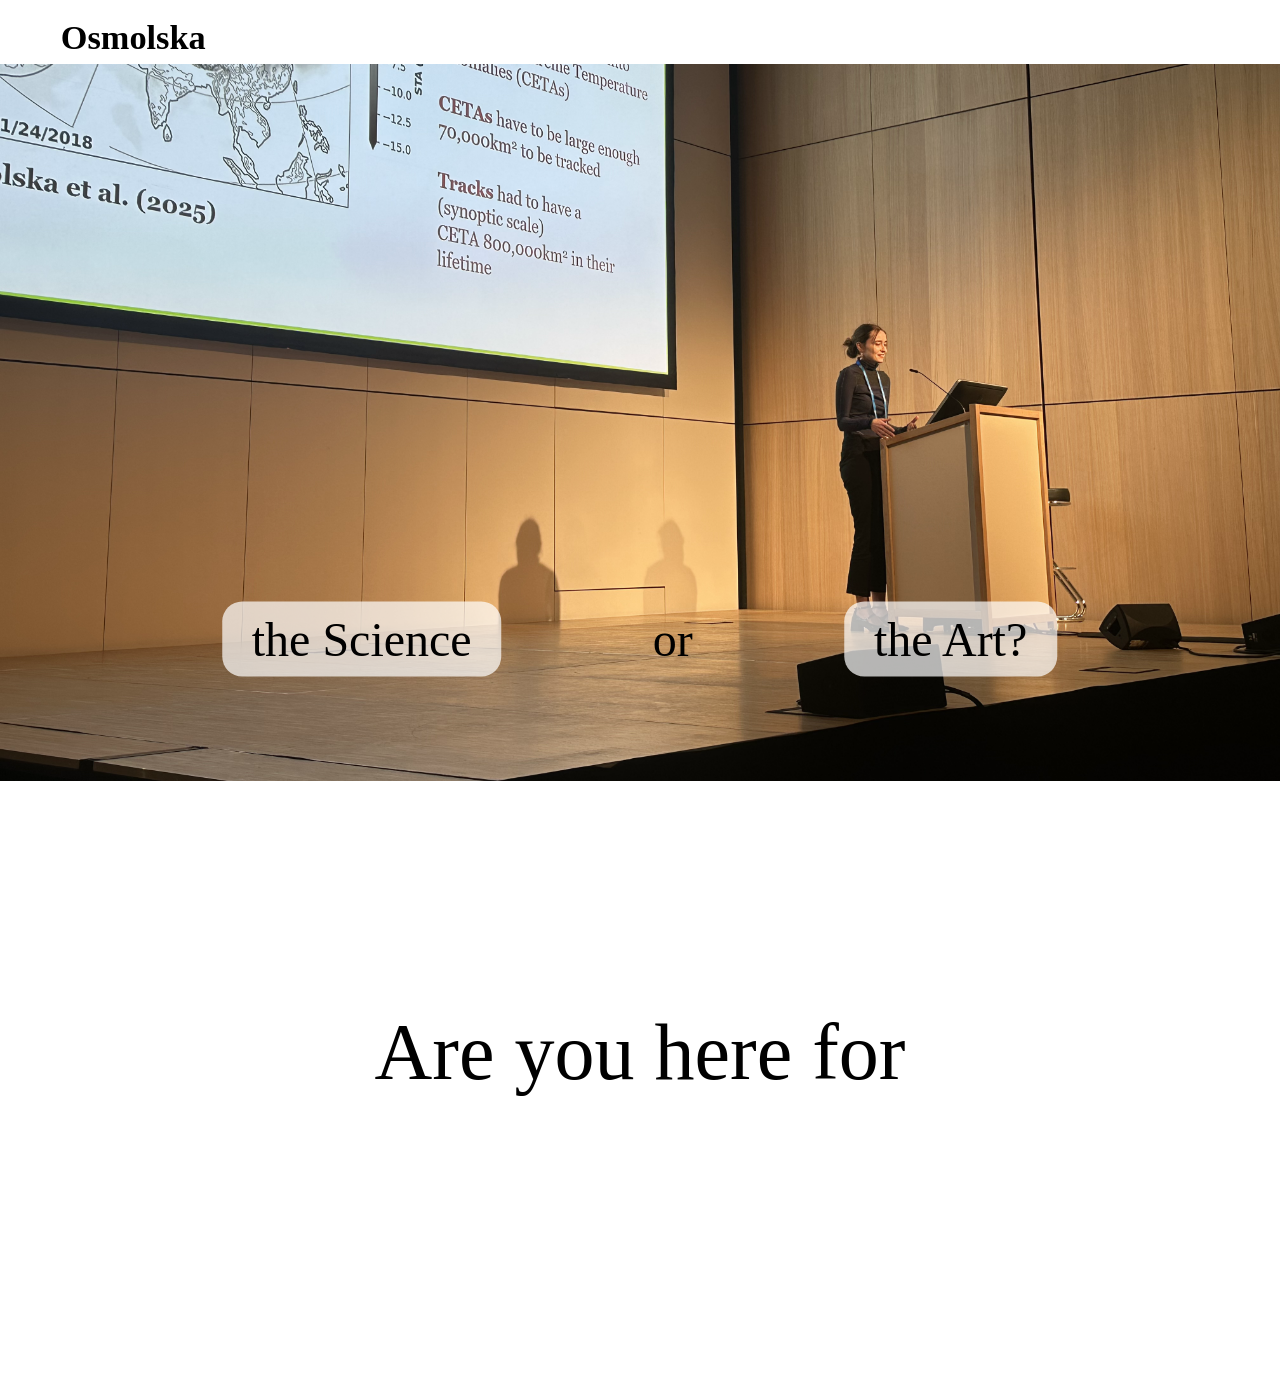
==== index.html @ ff0fca17 "main" ====
<!DOCTYPE html>
<html lang="en">
<head>
  <meta charset="UTF-8">
  <meta name="viewport" content="width=device-width, initial-scale=1.0">
  <title>Osmolska</title>
</head>
<body>
  <script>
    document.body.style.margin = '0';
  </script>

  <script src="banner.js"></script>

  <script>
    const img = document.createElement('img');
    img.src = 'Images/Presentation.png';
    img.alt = 'Flowers';
    img.style.display = 'block';
    img.style.width = '100%';

    const container = document.createElement('div');
    container.style.position = 'relative';
    window.keepClearOfBanner(container);

    function makeButton(label, href) {
      const btn = document.createElement('button');
      btn.textContent = label;
      btn.addEventListener('click', () => { window.location.href = href; });
      btn.style.fontFamily = "'Times New Roman', Times, serif";
      btn.style.color = 'black';
      btn.style.backgroundColor = 'rgba(255, 255, 255, 0.7)';
      btn.style.border = 'none';
      btn.style.borderRadius = '20px';
      btn.style.padding = '10px 30px';
      btn.style.fontSize = '3rem';
      btn.style.whiteSpace = 'nowrap';
      btn.style.cursor = 'pointer';
      return btn;
    }

    const bottom = document.createElement('div');
    bottom.style.marginTop = '6cm'; 
    bottom.style.textAlign = 'center';
    bottom.style.paddingBottom = '6cm';

    const question = document.createElement('h2');
    question.textContent = 'Are you here for';
    question.style.fontFamily = "'Times New Roman', Times, serif";
    question.style.fontWeight = 'normal';
    question.style.fontSize = '5rem';

    const buttons = document.createElement('div');
    buttons.style.position = 'fixed';
    buttons.style.zIndex = '1';
    buttons.style.top = 'calc(50% + 5cm)';
    buttons.style.left = '50%';
    buttons.style.transform = 'translate(-50%, -50%)';
    buttons.style.display = 'flex';
    buttons.style.gap = '4cm';

    buttons.appendChild(makeButton('the Science', 'science.html'));

    const orText = document.createElement('span');
    orText.textContent = 'or';
    orText.style.fontFamily = "'Times New Roman', Times, serif";
    orText.style.color = 'black';
    orText.style.fontSize = '3rem';
    orText.style.alignSelf = 'center';
    buttons.appendChild(orText);

    buttons.appendChild(makeButton('the Art?', 'art.html'));
    bottom.appendChild(question);

    document.body.appendChild(buttons);

    container.appendChild(img);

    document.body.appendChild(container);
    document.body.appendChild(bottom);
  </script>
</body>
</html>
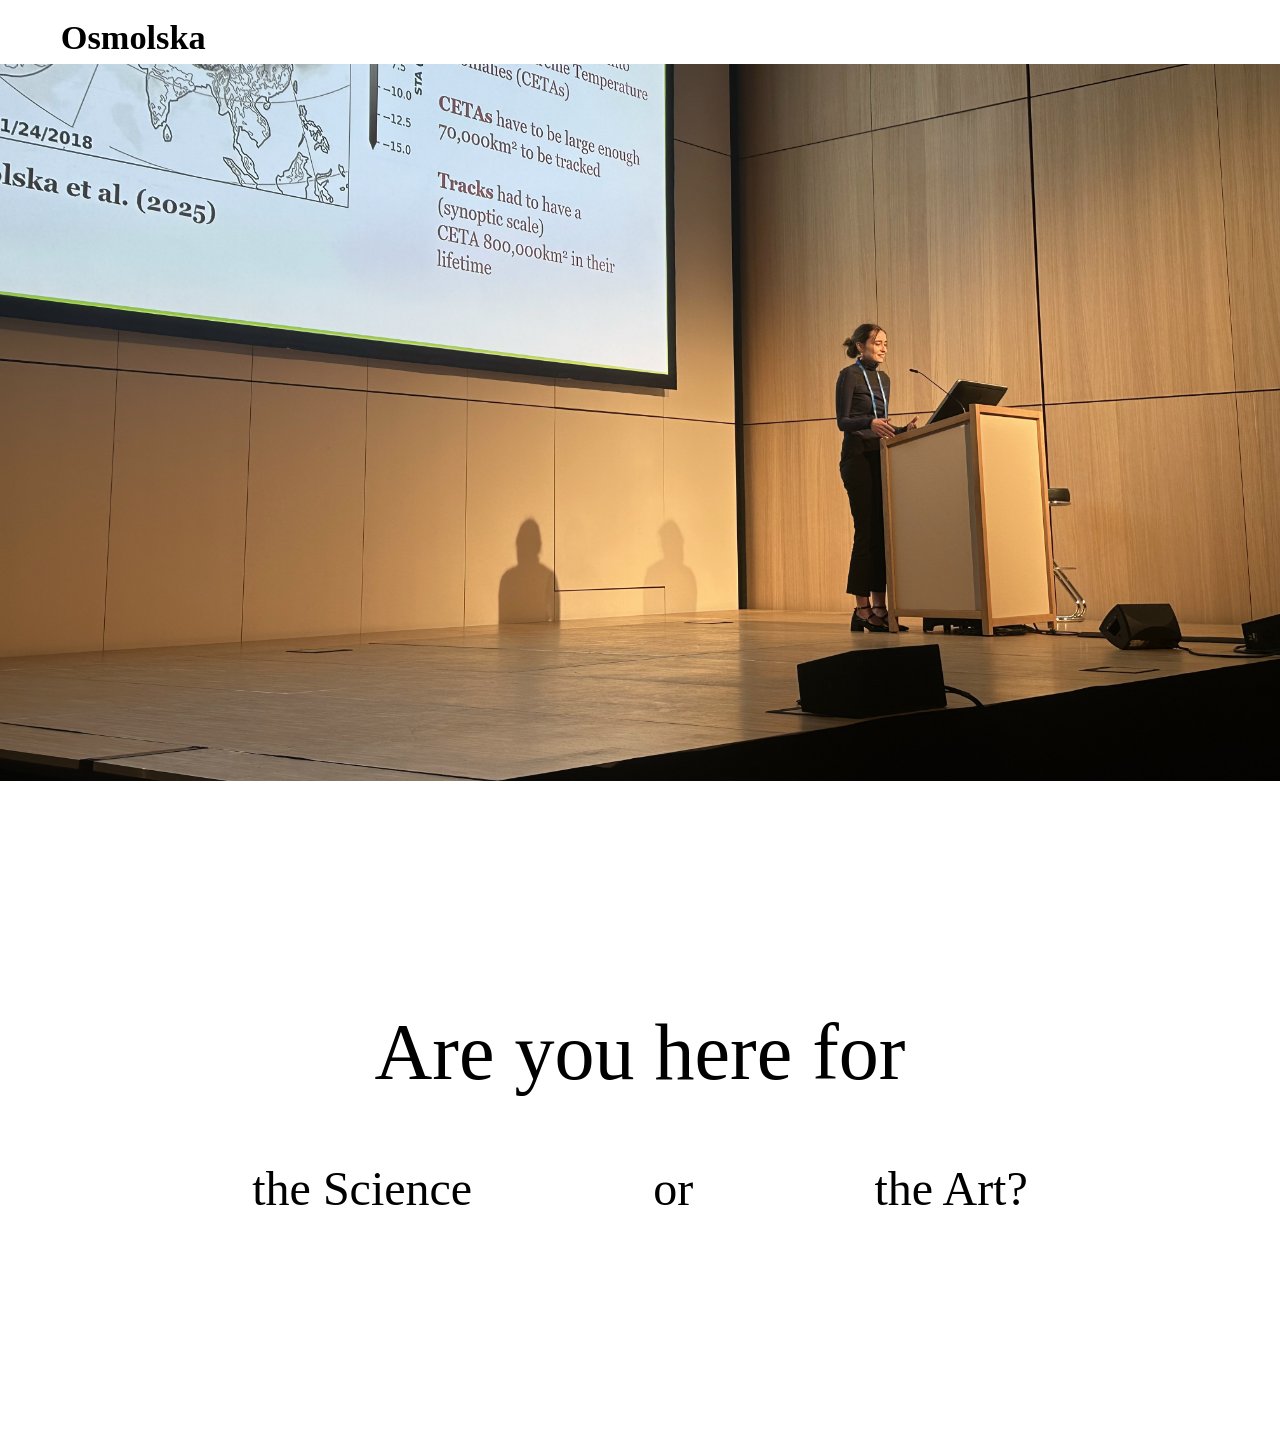
==== commit 2feaaff8: "mobile fixes" ====
--- a/index.html
+++ b/index.html
@@ -13,6 +13,8 @@
   <script src="banner.js"></script>
 
   <script>
+    document.documentElement.style.overflowX = 'hidden';
+
     const img = document.createElement('img');
     img.src = 'Images/Presentation.png';
     img.alt = 'Flowers';
@@ -23,6 +25,8 @@
     container.style.position = 'relative';
     window.keepClearOfBanner(container);
 
+    const buttonsToSize = [];
+
     function makeButton(label, href) {
       const btn = document.createElement('button');
       btn.textContent = label;
@@ -32,10 +36,9 @@
       btn.style.backgroundColor = 'rgba(255, 255, 255, 0.7)';
       btn.style.border = 'none';
       btn.style.borderRadius = '20px';
-      btn.style.padding = '10px 30px';
-      btn.style.fontSize = '3rem';
       btn.style.whiteSpace = 'nowrap';
       btn.style.cursor = 'pointer';
+      buttonsToSize.push(btn);
       return btn;
     }
 
@@ -45,19 +48,22 @@
     bottom.style.paddingBottom = '6cm';
 
     const question = document.createElement('h2');
-    question.textContent = 'Are you here for';
     question.style.fontFamily = "'Times New Roman', Times, serif";
     question.style.fontWeight = 'normal';
-    question.style.fontSize = '5rem';
+    question.style.margin = '0 1cm';
+
+    // inline-block so the span shrink-wraps to the rendered width of the
+    // text (even when the text wraps onto two lines) - that width is what
+    // the button row is matched to.
+    const questionText = document.createElement('span');
+    questionText.style.display = 'inline-block';
+    questionText.textContent = 'Are you here for';
+    question.appendChild(questionText);
 
     const buttons = document.createElement('div');
-    buttons.style.position = 'fixed';
-    buttons.style.zIndex = '1';
-    buttons.style.top = 'calc(50% + 5cm)';
-    buttons.style.left = '50%';
-    buttons.style.transform = 'translate(-50%, -50%)';
+    buttons.style.position = 'static';
     buttons.style.display = 'flex';
-    buttons.style.gap = '4cm';
+    buttons.style.alignItems = 'center';
 
     buttons.appendChild(makeButton('the Science', 'science.html'));
 
@@ -65,14 +71,106 @@
     orText.textContent = 'or';
     orText.style.fontFamily = "'Times New Roman', Times, serif";
     orText.style.color = 'black';
-    orText.style.fontSize = '3rem';
-    orText.style.alignSelf = 'center';
     buttons.appendChild(orText);
+
+    function layoutButtons() {
+      const narrow = window.isNarrow();
+      const CM = window.CM;
+
+      if (buttons.parentElement !== bottom) bottom.appendChild(buttons);
+
+      buttons.style.position = 'static';
+      buttons.style.marginTop = `${2 * CM}px`;
+
+      buttons.style.flexDirection = 'row';
+      buttons.style.justifyContent = 'center';
+      buttons.style.gap = narrow ? `${0.7 * CM}px` : '4cm';
+
+      buttonsToSize.forEach(btn => {
+        btn.style.padding = narrow ? '7px 12px' : '10px 30px';
+        btn.style.fontSize = narrow ? '5.8vw' : '3rem';
+        btn.style.borderRadius = narrow ? '14px' : '20px';
+      });
+
+      orText.style.fontSize = narrow ? '5.8vw' : '3rem';
+      orText.style.color = narrow ? 'white' : 'black';
+      question.style.fontSize = narrow ? '11vw' : '5rem';
+      question.style.fontWeight = narrow ? 'bold' : 'normal';
+      question.style.color = narrow ? 'white' : 'black';
+    }
+
+    function layoutImage() {
+      const narrow = window.isNarrow();
+
+      if (narrow) {
+
+        const reveal = 4 * CM;
+
+        img.style.height = Math.max(160,
+          Math.round(window.viewportHeight() - window.bannerHeight())) + 'px';
+        img.style.objectFit = 'cover';
+        img.style.objectPosition = 'center';
+        img.style.width = `calc(100% + ${10 * CM}px)`;
+        img.style.marginLeft = `-${5 * CM + reveal}px`;
+        img.style.transform = 'none';
+        img.style.transformOrigin = '50% 50%';
+        container.style.overflow = 'hidden';
+      } else {
+        img.style.width = '100%';
+        img.style.height = 'auto';
+        img.style.objectFit = 'fill';
+        img.style.marginLeft = '0px';
+        img.style.transform = 'none';
+        container.style.overflow = 'visible';
+      }
+    }
+
+    function layoutBottom() {
+      if (!window.isNarrow()) {
+        bottom.style.position = 'static';
+        bottom.style.top = 'auto';
+        bottom.style.left = 'auto';
+        bottom.style.width = 'auto';
+        bottom.style.transform = 'none';
+        bottom.style.zIndex = 'auto';
+        bottom.style.marginTop = '6cm';
+        bottom.style.paddingBottom = '6cm';
+        return;
+      }
+
+      bottom.style.position = 'absolute';
+      bottom.style.left = '0px';
+      bottom.style.width = '100%';
+      bottom.style.marginTop = '0px';
+      bottom.style.paddingBottom = '0px';
+      bottom.style.zIndex = '1';
+      bottom.style.transform = 'translateY(-50%)';
+      bottom.style.top = Math.round(
+        container.offsetTop + container.offsetHeight / 2) + 'px';
+    }
 
     buttons.appendChild(makeButton('the Art?', 'art.html'));
     bottom.appendChild(question);
 
-    document.body.appendChild(buttons);
+    window.addEventListener('resize', () => {
+      layoutButtons();
+      layoutImage();
+      layoutBottom();
+    });
+
+    window.addEventListener('load', () => {
+      layoutImage();
+      layoutBottom();
+    });
+
+    img.addEventListener('load', () => {
+      layoutImage();
+      layoutBottom();
+    });
+
+    layoutButtons();
+    layoutImage();
+    layoutBottom();
 
     container.appendChild(img);
 
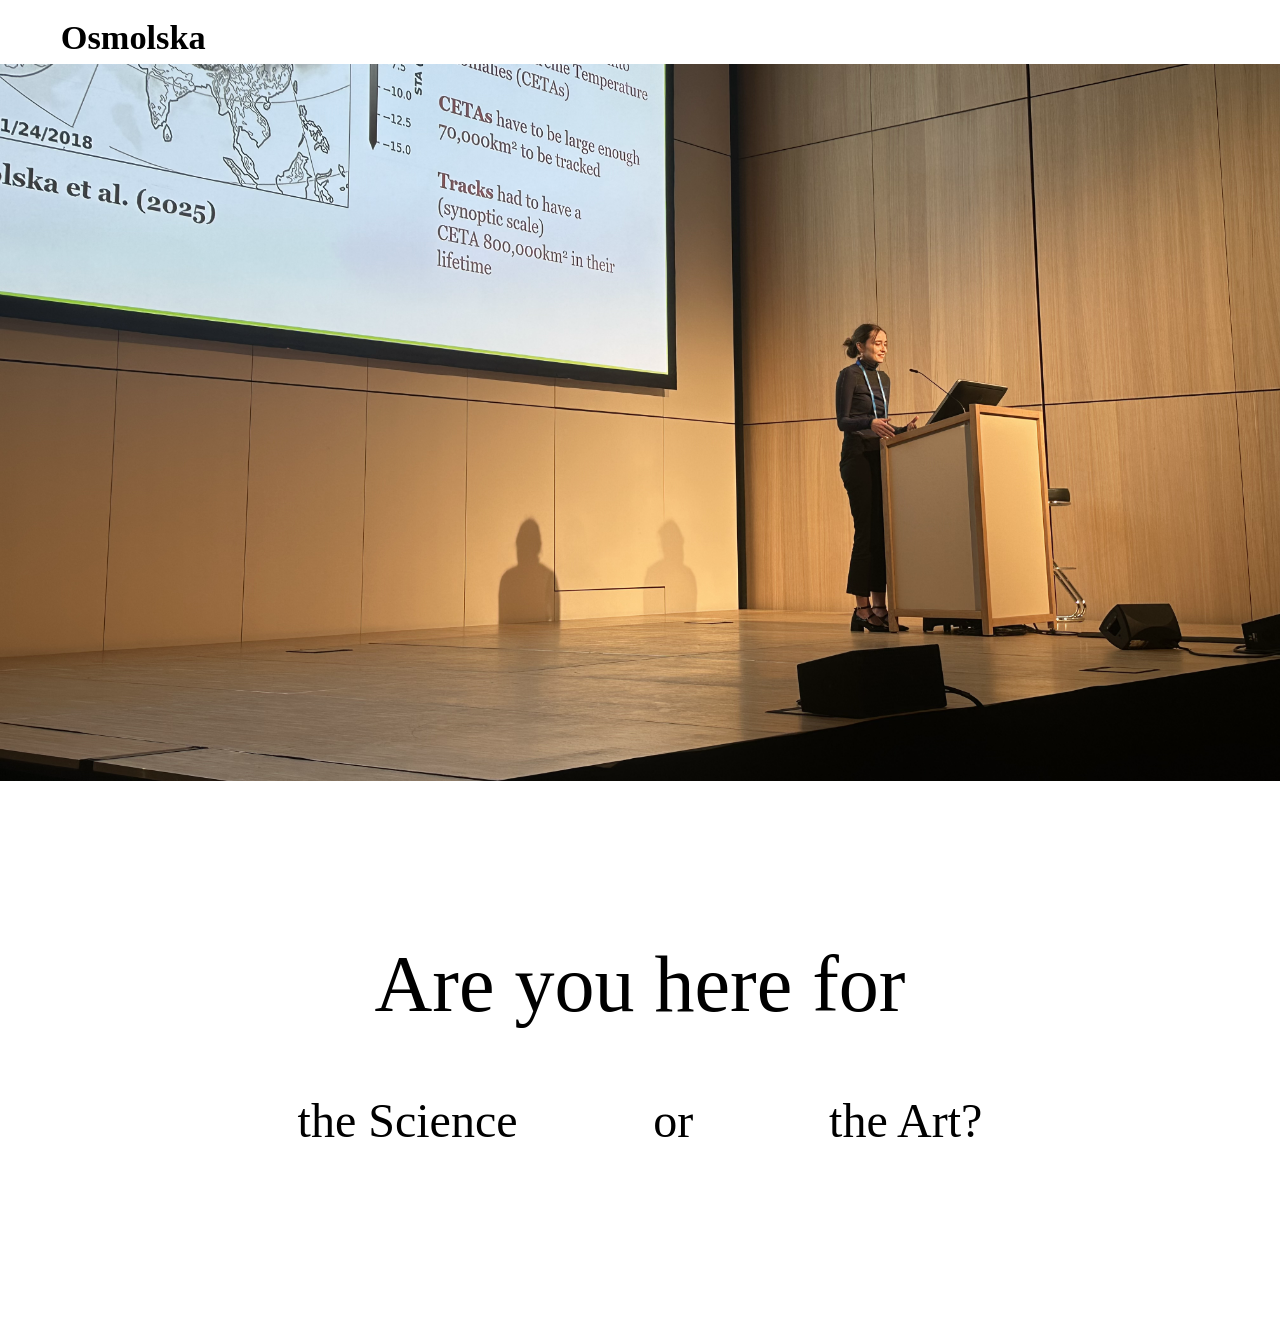
==== commit f107c9c2: "fixes for mobile version" ====
--- a/index.html
+++ b/index.html
@@ -4,178 +4,130 @@
   <meta charset="UTF-8">
   <meta name="viewport" content="width=device-width, initial-scale=1.0">
   <title>Osmolska</title>
+  <link rel="stylesheet" href="style.css">
+  <style>
+    .hero {
+      position: relative;
+    }
+
+    .hero__img {
+      width: 100%;
+    }
+
+    .ask {
+      margin-top: calc(6 * var(--cm));
+      padding-bottom: calc(6 * var(--cm));
+      text-align: center;
+    }
+
+    .ask__title {
+      margin: 0 calc(1 * var(--cm));
+      font-size: 5rem;
+      font-weight: normal;
+    }
+
+    .ask__choices {
+      display: flex;
+      flex-wrap: wrap;
+      align-items: center;
+      justify-content: center;
+      gap: calc(4 * var(--cm));
+      margin-top: calc(2 * var(--cm));
+    }
+
+    .ask__or {
+      font-size: 3rem;
+    }
+
+    .ask__link {
+      padding: 10px 30px;
+      border: 0;
+      border-radius: 20px;
+      background: rgba(255, 255, 255, 0.7);
+      color: #000;
+      font: inherit;
+      font-size: 3rem;
+      white-space: nowrap;
+      text-decoration: none;
+      cursor: pointer;
+    }
+
+    @media (max-width: 700px), (max-height: 520px) {
+
+      body {
+        display: flex;
+        flex-direction: column;
+        min-height: 100vh;
+      }
+
+      .hero {
+        flex: 1;
+        overflow: hidden;
+        min-height: 160px;
+      }
+
+      .hero__img {
+        position: absolute;
+        top: 0;
+        left: 0;
+        width: calc(100% + 10 * var(--cm));
+        height: 100%;
+        margin-left: calc(-9 * var(--cm));
+        object-fit: cover;
+        object-position: center;
+      }
+
+      .ask {
+        position: absolute;
+        top: 50%;
+        left: 0;
+        z-index: 1;
+        width: 100%;
+        margin: 0;
+        padding: 0;
+        transform: translateY(-50%);
+      }
+
+      .ask__title {
+        font-size: 11vw;
+        font-weight: bold;
+        color: #fff;
+      }
+
+      .ask__choices {
+        gap: calc(0.7 * var(--cm));
+      }
+
+      .ask__or {
+        color: #fff;
+        font-size: 5.8vw;
+      }
+
+      .ask__link {
+        padding: 7px 12px;
+        border-radius: 14px;
+        font-size: 5.8vw;
+      }
+    }
+  </style>
 </head>
 <body>
-  <script>
-    document.body.style.margin = '0';
-  </script>
+  <header class="banner">
+    <a class="banner__title" href="index.html">Osmolska</a>
+  </header>
 
-  <script src="banner.js"></script>
+  <main class="hero">
+    <img class="hero__img" src="Images/Presentation.png"
+         alt="A collage of the work behind Osmolska">
 
-  <script>
-    document.documentElement.style.overflowX = 'hidden';
-
-    const img = document.createElement('img');
-    img.src = 'Images/Presentation.png';
-    img.alt = 'Flowers';
-    img.style.display = 'block';
-    img.style.width = '100%';
-
-    const container = document.createElement('div');
-    container.style.position = 'relative';
-    window.keepClearOfBanner(container);
-
-    const buttonsToSize = [];
-
-    function makeButton(label, href) {
-      const btn = document.createElement('button');
-      btn.textContent = label;
-      btn.addEventListener('click', () => { window.location.href = href; });
-      btn.style.fontFamily = "'Times New Roman', Times, serif";
-      btn.style.color = 'black';
-      btn.style.backgroundColor = 'rgba(255, 255, 255, 0.7)';
-      btn.style.border = 'none';
-      btn.style.borderRadius = '20px';
-      btn.style.whiteSpace = 'nowrap';
-      btn.style.cursor = 'pointer';
-      buttonsToSize.push(btn);
-      return btn;
-    }
-
-    const bottom = document.createElement('div');
-    bottom.style.marginTop = '6cm'; 
-    bottom.style.textAlign = 'center';
-    bottom.style.paddingBottom = '6cm';
-
-    const question = document.createElement('h2');
-    question.style.fontFamily = "'Times New Roman', Times, serif";
-    question.style.fontWeight = 'normal';
-    question.style.margin = '0 1cm';
-
-    // inline-block so the span shrink-wraps to the rendered width of the
-    // text (even when the text wraps onto two lines) - that width is what
-    // the button row is matched to.
-    const questionText = document.createElement('span');
-    questionText.style.display = 'inline-block';
-    questionText.textContent = 'Are you here for';
-    question.appendChild(questionText);
-
-    const buttons = document.createElement('div');
-    buttons.style.position = 'static';
-    buttons.style.display = 'flex';
-    buttons.style.alignItems = 'center';
-
-    buttons.appendChild(makeButton('the Science', 'science.html'));
-
-    const orText = document.createElement('span');
-    orText.textContent = 'or';
-    orText.style.fontFamily = "'Times New Roman', Times, serif";
-    orText.style.color = 'black';
-    buttons.appendChild(orText);
-
-    function layoutButtons() {
-      const narrow = window.isNarrow();
-      const CM = window.CM;
-
-      if (buttons.parentElement !== bottom) bottom.appendChild(buttons);
-
-      buttons.style.position = 'static';
-      buttons.style.marginTop = `${2 * CM}px`;
-
-      buttons.style.flexDirection = 'row';
-      buttons.style.justifyContent = 'center';
-      buttons.style.gap = narrow ? `${0.7 * CM}px` : '4cm';
-
-      buttonsToSize.forEach(btn => {
-        btn.style.padding = narrow ? '7px 12px' : '10px 30px';
-        btn.style.fontSize = narrow ? '5.8vw' : '3rem';
-        btn.style.borderRadius = narrow ? '14px' : '20px';
-      });
-
-      orText.style.fontSize = narrow ? '5.8vw' : '3rem';
-      orText.style.color = narrow ? 'white' : 'black';
-      question.style.fontSize = narrow ? '11vw' : '5rem';
-      question.style.fontWeight = narrow ? 'bold' : 'normal';
-      question.style.color = narrow ? 'white' : 'black';
-    }
-
-    function layoutImage() {
-      const narrow = window.isNarrow();
-
-      if (narrow) {
-
-        const reveal = 4 * CM;
-
-        img.style.height = Math.max(160,
-          Math.round(window.viewportHeight() - window.bannerHeight())) + 'px';
-        img.style.objectFit = 'cover';
-        img.style.objectPosition = 'center';
-        img.style.width = `calc(100% + ${10 * CM}px)`;
-        img.style.marginLeft = `-${5 * CM + reveal}px`;
-        img.style.transform = 'none';
-        img.style.transformOrigin = '50% 50%';
-        container.style.overflow = 'hidden';
-      } else {
-        img.style.width = '100%';
-        img.style.height = 'auto';
-        img.style.objectFit = 'fill';
-        img.style.marginLeft = '0px';
-        img.style.transform = 'none';
-        container.style.overflow = 'visible';
-      }
-    }
-
-    function layoutBottom() {
-      if (!window.isNarrow()) {
-        bottom.style.position = 'static';
-        bottom.style.top = 'auto';
-        bottom.style.left = 'auto';
-        bottom.style.width = 'auto';
-        bottom.style.transform = 'none';
-        bottom.style.zIndex = 'auto';
-        bottom.style.marginTop = '6cm';
-        bottom.style.paddingBottom = '6cm';
-        return;
-      }
-
-      bottom.style.position = 'absolute';
-      bottom.style.left = '0px';
-      bottom.style.width = '100%';
-      bottom.style.marginTop = '0px';
-      bottom.style.paddingBottom = '0px';
-      bottom.style.zIndex = '1';
-      bottom.style.transform = 'translateY(-50%)';
-      bottom.style.top = Math.round(
-        container.offsetTop + container.offsetHeight / 2) + 'px';
-    }
-
-    buttons.appendChild(makeButton('the Art?', 'art.html'));
-    bottom.appendChild(question);
-
-    window.addEventListener('resize', () => {
-      layoutButtons();
-      layoutImage();
-      layoutBottom();
-    });
-
-    window.addEventListener('load', () => {
-      layoutImage();
-      layoutBottom();
-    });
-
-    img.addEventListener('load', () => {
-      layoutImage();
-      layoutBottom();
-    });
-
-    layoutButtons();
-    layoutImage();
-    layoutBottom();
-
-    container.appendChild(img);
-
-    document.body.appendChild(container);
-    document.body.appendChild(bottom);
-  </script>
+    <div class="ask">
+      <h2 class="ask__title">Are you here for</h2>
+      <div class="ask__choices">
+        <a class="ask__link" href="science.html">the Science</a>
+        <span class="ask__or">or</span>
+        <a class="ask__link" href="art.html">the Art?</a>
+      </div>
+    </div>
+  </main>
 </body>
 </html>
--- a/style.css
+++ b/style.css
@@ -0,0 +1,180 @@
+
+:root {
+  --scale: 0.7;
+  --cm: calc(var(--scale) * 1cm);
+  --px: calc(var(--scale) * 1px);
+  --serif: 'Times New Roman', Times, serif;
+}
+
+*,
+*::before,
+*::after {
+  box-sizing: border-box;
+}
+
+html {
+
+  overflow-x: clip;
+}
+
+body {
+  margin: 0;
+  font-family: var(--serif);
+  color: #000;
+}
+
+img {
+  display: block;
+}
+
+
+
+.banner {
+  position: sticky;
+  top: 0;
+  z-index: 10;
+  flex: none;
+  padding: calc(0.9 * var(--cm)) 0 calc(0.5 * var(--cm)) calc(2.3 * var(--cm));
+  background: #fff;
+}
+
+.banner__title {
+  display: block;
+  font-family: Georgia, serif;
+  font-weight: bold;
+  font-size: calc(49 * var(--px));
+  line-height: 0.8;
+  color: #000;
+  text-decoration: none;
+}
+
+
+.plain-link,
+.plain-link:link,
+.plain-link:visited,
+.plain-link:hover,
+.plain-link:active,
+.plain-link:focus {
+  color: inherit;
+  font: inherit;
+  text-decoration: none;
+}
+
+
+
+.gallery {
+  --label-w-left: calc(10 * var(--cm));
+  --label-w-right: calc(10 * var(--cm));
+  --label-gap-left: calc(3 * var(--cm));
+  --label-gap-right: calc(1 * var(--cm));
+  --label-font-narrow: 5.4vw;
+  --label-max-narrow: 26em;
+  --label-margin-left: 0 auto calc(0.8 * var(--cm));
+  --label-margin-right: calc(0.8 * var(--cm)) auto 0;
+}
+
+.gallery__item {
+  position: fixed;
+  top: 50%;
+  left: 50%;
+  z-index: 1;
+  pointer-events: none;
+  opacity: 0;
+}
+
+.gallery__track {
+  height: 100vh;
+}
+
+.gallery__photo {
+  width: calc(12 * var(--cm));
+  aspect-ratio: 1 / 1;
+  object-fit: cover;
+}
+
+.gallery__photo--low {
+  object-position: center 60%;
+}
+
+.gallery__label {
+  --label-shift: 0px;
+  position: absolute;
+  top: 50%;
+  transform: translate(var(--label-shift), -50%);
+  margin: 0;
+  max-width: none;
+  font-size: calc(32 * var(--px));
+  text-align: left;
+  white-space: pre-line;
+  pointer-events: auto;
+}
+
+.gallery__label--left {
+  right: calc(100% + var(--label-gap-left));
+  width: min(var(--label-w-left), calc(100vw - 2 * var(--cm)));
+}
+
+.gallery__label--right {
+  left: calc(100% + var(--label-gap-right));
+  width: min(var(--label-w-right), calc(100vw - 2 * var(--cm)));
+}
+
+.gallery__panel {
+  overflow: hidden;
+}
+
+@media (max-width: 700px), (max-height: 520px) {
+  .banner {
+    padding: calc(0.5 * var(--cm)) 0 calc(0.4 * var(--cm)) calc(1.4 * var(--cm));
+  }
+
+  .banner__title {
+    font-size: 26px;
+    line-height: 0.85;
+  }
+
+  .gallery__item {
+    left: 0;
+    width: 100%;
+  }
+
+  .gallery__photo {
+    width: min(calc(12 * var(--cm)), 68vw, 42vh);
+    margin-inline: auto;
+  }
+
+  .gallery__label {
+    position: static;
+    top: auto;
+    transform: none;
+    width: calc(100vw - 2 * var(--cm));
+    max-width: var(--label-max-narrow);
+    font-size: min(calc(32 * var(--px)), var(--label-font-narrow));
+    text-align: center;
+  }
+
+  .gallery__label--left {
+    right: auto;
+    margin: var(--label-margin-left);
+  }
+
+  .gallery__label--right {
+    left: auto;
+    margin: var(--label-margin-right);
+  }
+
+  .gallery__panel {
+    height: auto;
+    overflow: visible;
+  }
+
+  .gallery--flow .gallery__item {
+    position: static;
+    width: auto;
+    opacity: 1;
+  }
+
+  .gallery--flow .gallery__track {
+    height: 10vh;
+  }
+}
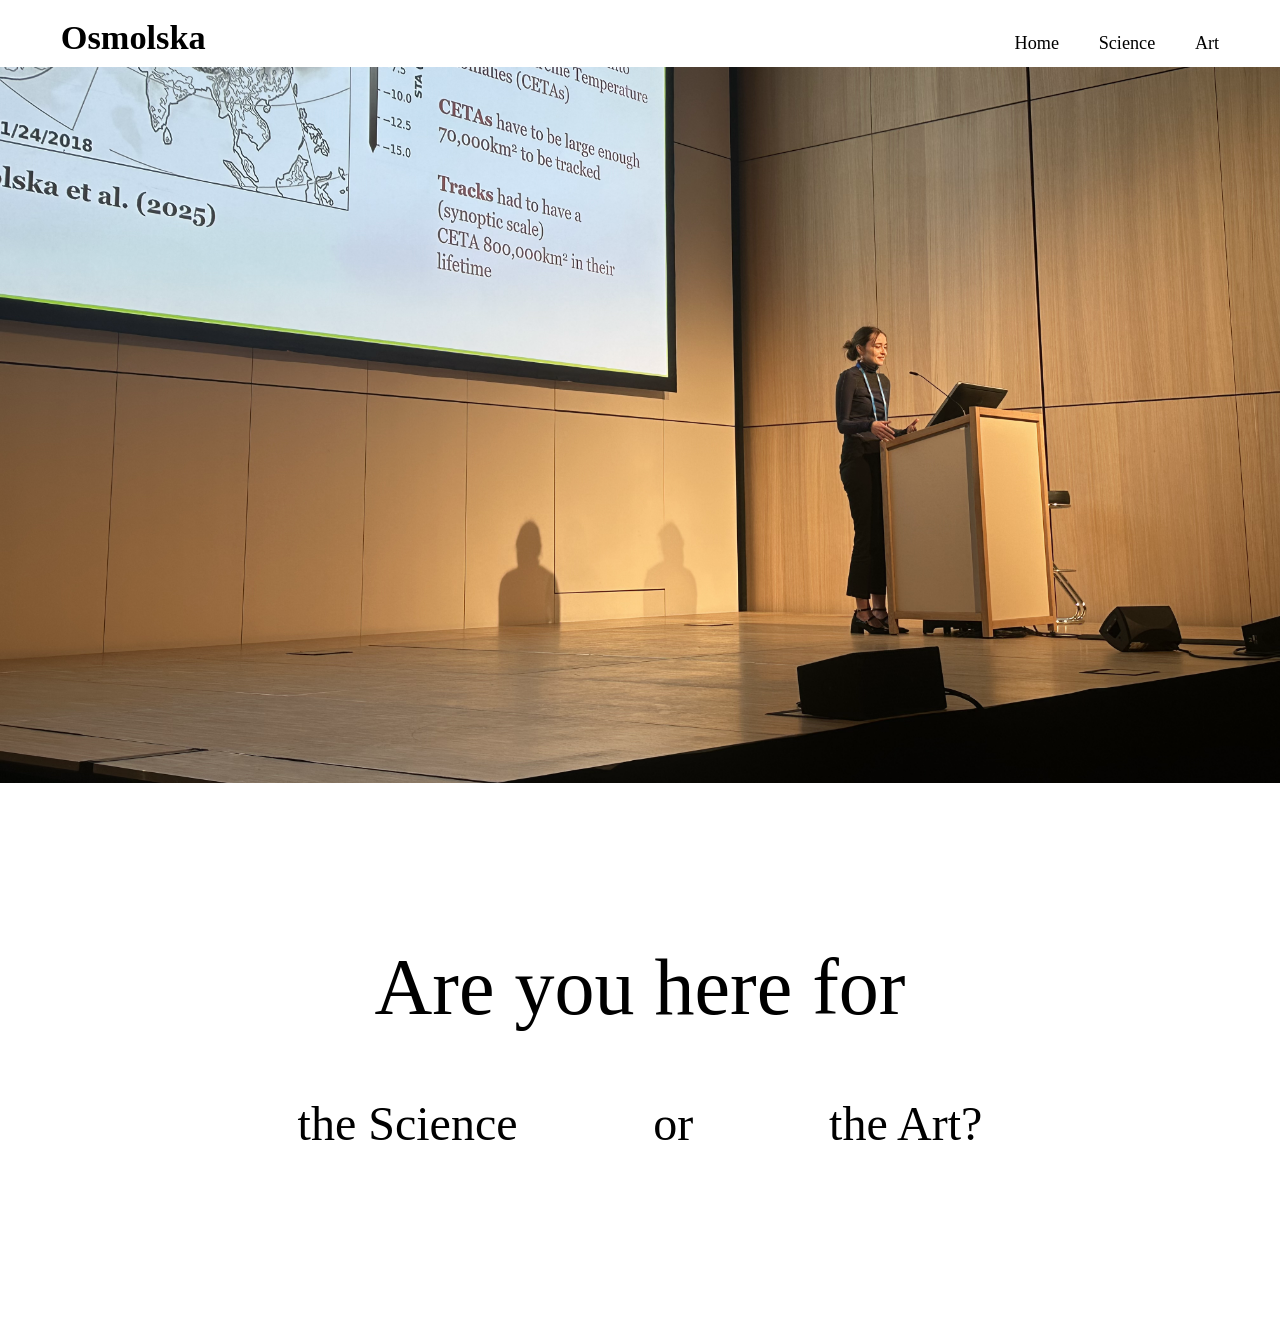
==== commit 01009256: "more on my PhD" ====
--- a/index.html
+++ b/index.html
@@ -114,6 +114,12 @@
 <body>
   <header class="banner">
     <a class="banner__title" href="index.html">Osmolska</a>
+
+    <nav class="banner__nav" aria-label="Main">
+      <a class="banner__link" href="index.html" aria-current="page">Home</a>
+      <a class="banner__link" href="science.html">Science</a>
+      <a class="banner__link" href="art.html">Art</a>
+    </nav>
   </header>
 
   <main class="hero">
--- a/style.css
+++ b/style.css
@@ -34,18 +34,41 @@
   top: 0;
   z-index: 10;
   flex: none;
-  padding: calc(0.9 * var(--cm)) 0 calc(0.5 * var(--cm)) calc(2.3 * var(--cm));
+  display: flex;
+  flex-wrap: wrap;
+  align-items: baseline;
+  justify-content: space-between;
+  column-gap: calc(2 * var(--cm));
+  padding: calc(0.9 * var(--cm)) calc(2.3 * var(--cm)) calc(0.5 * var(--cm)) calc(2.3 * var(--cm));
   background: #fff;
 }
 
 .banner__title {
-  display: block;
   font-family: Georgia, serif;
   font-weight: bold;
   font-size: calc(49 * var(--px));
   line-height: 0.8;
   color: #000;
   text-decoration: none;
+}
+
+.banner__nav {
+  display: flex;
+  gap: calc(1.5 * var(--cm));
+  margin-left: auto;
+  white-space: nowrap;
+}
+
+.banner__link {
+  color: #000;
+  font-family: Georgia, serif;
+  font-size: calc(26 * var(--px));
+  text-decoration: none;
+}
+
+.banner__link:hover,
+.banner__link:focus-visible {
+  text-decoration: underline;
 }
 
 
@@ -58,6 +81,114 @@
   color: inherit;
   font: inherit;
   text-decoration: none;
+}
+
+
+
+.prose {
+  max-width: 44em;
+  margin: 0 auto;
+  padding: calc(4 * var(--cm)) calc(1.5 * var(--cm)) calc(6 * var(--cm));
+  font-size: min(calc(32 * var(--px)), 5vw);
+  line-height: 1.5;
+}
+
+.prose__title {
+  margin: 0 0 calc(1 * var(--cm));
+  font-size: min(calc(100 * var(--px)), 11vw);
+  line-height: 1.1;
+}
+
+.prose__back {
+  display: inline-block;
+  margin-top: calc(2 * var(--cm));
+}
+
+
+.split {
+  display: grid;
+  grid-template-columns: 1fr 1fr;
+  gap: calc(2 * var(--cm));
+  align-items: center;
+  margin: calc(2 * var(--cm)) 0;
+}
+
+
+.split__figure {
+  justify-self: center;
+  width: auto;
+  height: auto;
+  max-width: 100%;
+  max-height: 18em;
+}
+
+
+.split--reverse .split__figure {
+  grid-column: 2;
+  grid-row: 1;
+}
+
+.split--reverse p {
+  grid-column: 1;
+  grid-row: 1;
+}
+
+.split--figure {
+  grid-template-columns: 1fr;
+  justify-items: center;
+}
+
+.split--figure .split__figure {
+  max-height: 12em;
+}
+
+
+.split--stack {
+  grid-template-columns: 1.2fr 1fr;
+}
+
+.split__figures {
+  display: flex;
+  flex-direction: column;
+  align-items: center;
+  gap: calc(1 * var(--cm));
+}
+
+.split--stack .split__figure {
+  max-height: 14em;
+}
+
+@media (max-width: 700px), (max-height: 520px) {
+  .split {
+    grid-template-columns: 1fr;
+    gap: calc(1 * var(--cm));
+  }
+
+  .split--reverse .split__figure,
+  .split--reverse p {
+    grid-column: auto;
+    grid-row: auto;
+  }
+}
+
+
+.link-button {
+  display: inline-block;
+  padding: 0.45em 1.2em;
+  border: 1px solid currentColor;
+  border-radius: 999px;
+  color: inherit;
+  font: inherit;
+  line-height: 1.2;
+  text-align: center;
+  text-decoration: none;
+  cursor: pointer;
+}
+
+
+.button-row {
+  display: block;
+  margin-top: 0.6em;
 }
 
 
@@ -124,13 +255,23 @@
 }
 
 @media (max-width: 700px), (max-height: 520px) {
+
   .banner {
-    padding: calc(0.5 * var(--cm)) 0 calc(0.4 * var(--cm)) calc(1.4 * var(--cm));
+    column-gap: calc(0.8 * var(--cm));
+    padding: calc(0.5 * var(--cm)) calc(1 * var(--cm)) calc(0.4 * var(--cm)) calc(1 * var(--cm));
   }
 
   .banner__title {
     font-size: 26px;
     line-height: 0.85;
+  }
+
+  .banner__nav {
+    gap: calc(0.7 * var(--cm));
+  }
+
+  .banner__link {
+    font-size: 14px;
   }
 
   .gallery__item {
